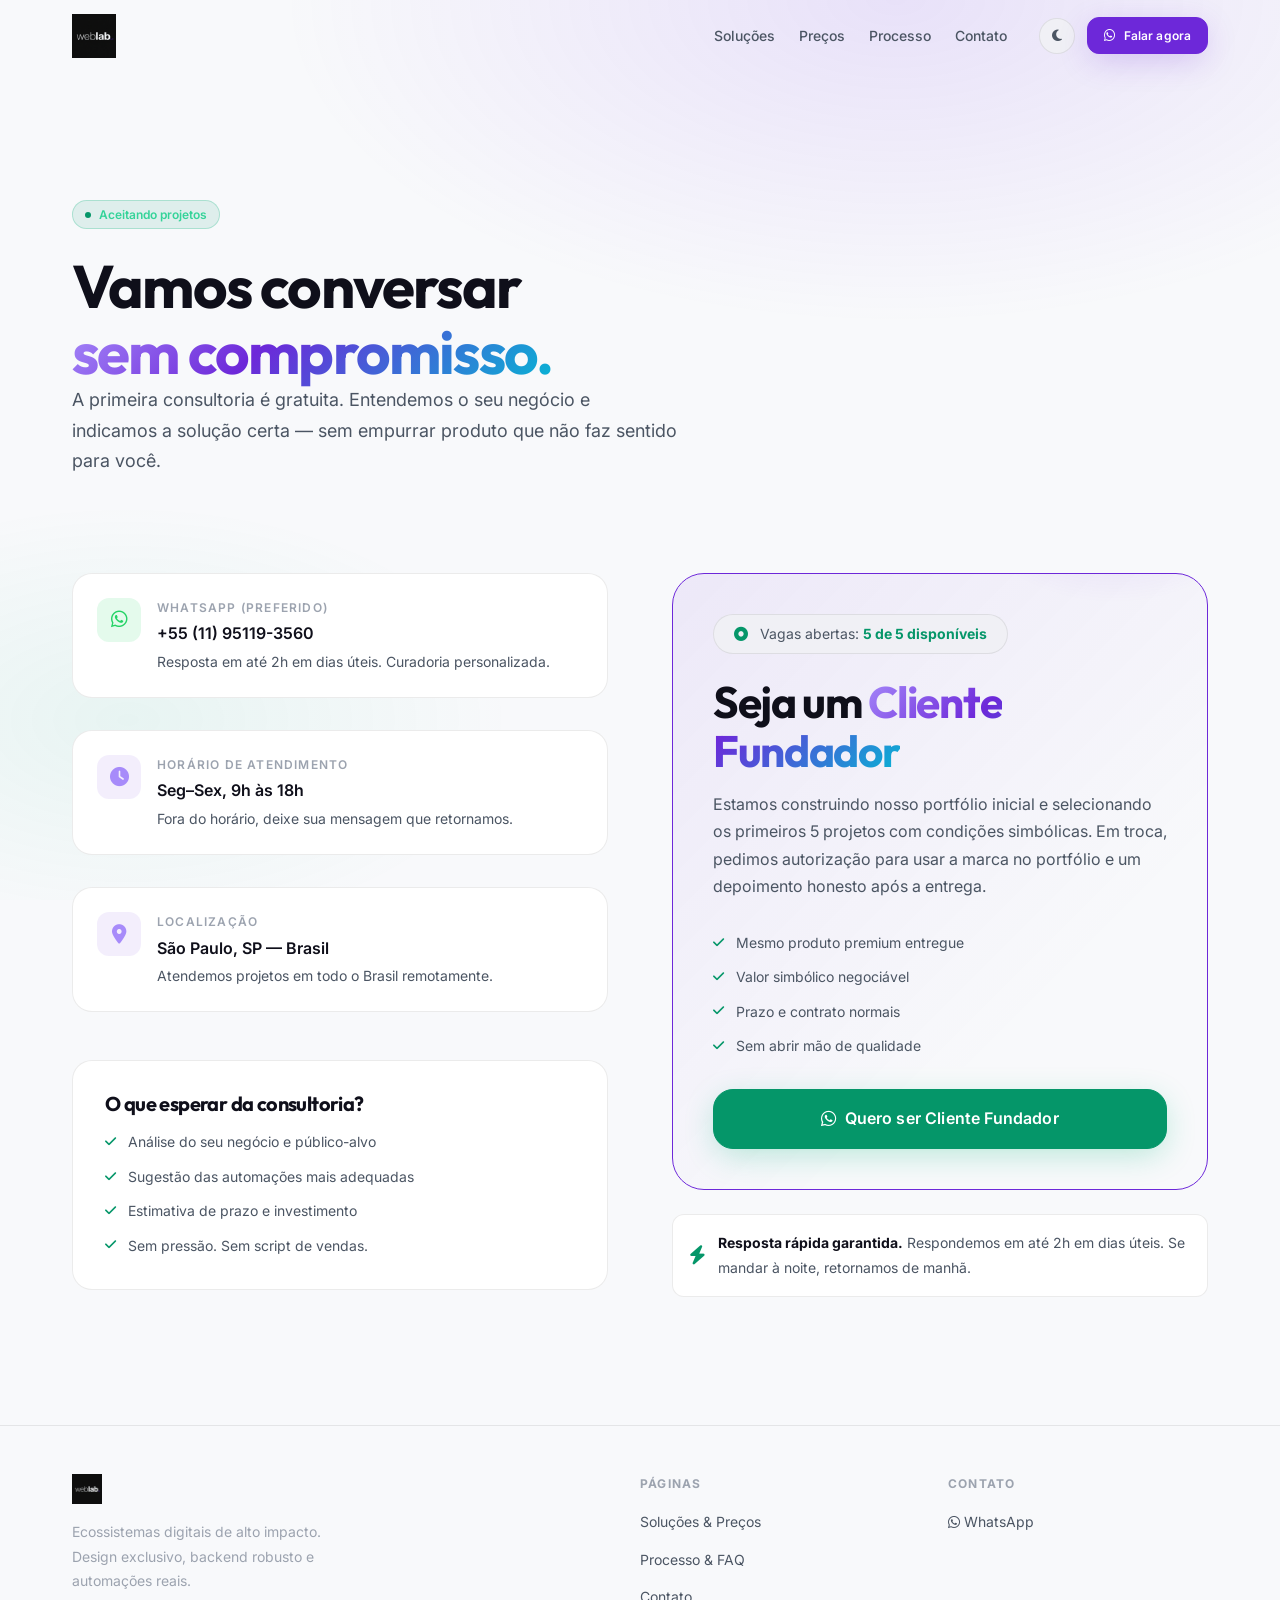
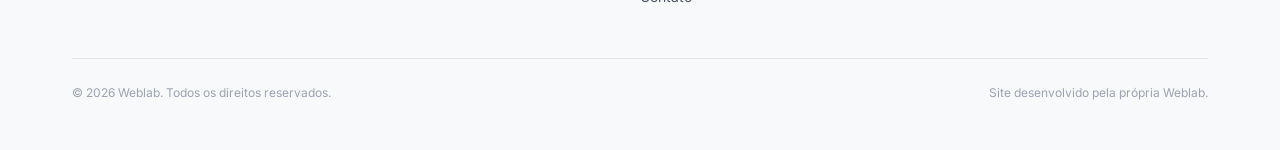
==== contato.html @ 0a447d6a "feat: lançamento do site weblab v2.1" ====
<!DOCTYPE html>
<html lang="pt-BR">
<head>
  <meta charset="UTF-8">
  <meta name="viewport" content="width=device-width, initial-scale=1.0">
  <title>Contato — Weblab</title>
  <meta name="description" content="Entre em contato com a Weblab. Consultoria gratuita para seu projeto de site, web app ou automação digital.">
  <link rel="preconnect" href="https://fonts.googleapis.com">
  <link rel="preconnect" href="https://fonts.gstatic.com" crossorigin>
  <link href="https://fonts.googleapis.com/css2?family=Inter:wght@300;400;500;600&family=Outfit:wght@700;800&display=swap" rel="stylesheet">
  <link rel="stylesheet" href="https://cdnjs.cloudflare.com/ajax/libs/font-awesome/6.5.0/css/all.min.css">
  <link rel="stylesheet" href="css/tokens.css">
  <link rel="stylesheet" href="css/base.css">
  <link rel="stylesheet" href="css/components.css">
  <link rel="stylesheet" href="css/sections.css">
  <style>
    /* Contact page specific */
    .contact-grid {
      display: grid;
      grid-template-columns: 1fr 1fr;
      gap: var(--space-16);
      align-items: start;
    }

    .contact-info { display: flex; flex-direction: column; gap: var(--space-8); }

    .contact-info-item {
      display: flex;
      align-items: flex-start;
      gap: var(--space-4);
      padding: var(--space-6);
      border-radius: var(--radius-lg);
      border: 1px solid var(--color-border);
      background: var(--color-bg-surface);
      transition: border-color var(--duration-base) var(--ease-out),
                  transform var(--duration-base) var(--ease-spring);
      text-decoration: none;
      color: inherit;
    }

    .contact-info-item:hover {
      border-color: var(--color-primary);
      transform: translateX(6px);
    }

    .contact-info-item__icon {
      width: 44px;
      height: 44px;
      border-radius: var(--radius-md);
      background: var(--color-primary-dim);
      display: flex;
      align-items: center;
      justify-content: center;
      color: #a78bfa;
      font-size: 1.2rem;
      flex-shrink: 0;
    }

    .contact-info-item__text { display: flex; flex-direction: column; gap: var(--space-1); }

    .contact-info-item__label {
      font-size: var(--text-xs);
      font-weight: 600;
      text-transform: uppercase;
      letter-spacing: 0.1em;
      color: var(--color-text-low);
    }

    .contact-info-item__value {
      font-size: var(--text-base);
      font-weight: 600;
      color: var(--color-text-high);
    }

    .contact-info-item__desc {
      font-size: var(--text-sm);
      color: var(--color-text-mid);
    }

    .offer-card {
      border: 1px solid var(--color-primary);
      border-radius: var(--radius-xl);
      padding: var(--space-10);
      background: linear-gradient(135deg, var(--color-primary-dim) 0%, transparent 70%);
      position: relative;
      overflow: hidden;
    }

    .offer-card::before {
      content: '';
      position: absolute;
      top: -60%;
      right: -20%;
      width: 400px;
      height: 400px;
      background: radial-gradient(ellipse, var(--color-primary-glow) 0%, transparent 70%);
      pointer-events: none;
    }

    @media (max-width: 768px) {
      .contact-grid { grid-template-columns: 1fr; gap: var(--space-10); }
    }
  </style>
</head>
<body>

  <header id="header">
    <div class="container header__inner">
      <a href="index.html" class="header__logo" aria-label="Weblab — Início">
        <img src="public/logo.png" alt="Weblab">
      </a>
      <nav class="header__nav" aria-label="Navegação principal">
        <ul class="nav__links">
          <li><a href="servicos.html" class="nav__link">Soluções</a></li>
          <li><a href="servicos.html#pricing" class="nav__link">Preços</a></li>
          <li><a href="processo.html" class="nav__link">Processo</a></li>
          <li><a href="contato.html" class="nav__link">Contato</a></li>
        </ul>
        <div class="header__cta">
          <button id="theme-toggle" aria-label="Ativar modo claro" title="Alternar tema">
            <i class="fa-solid fa-sun"></i>
          </button>
          <a href="https://wa.me/5511951193560" target="_blank" rel="noopener" class="btn btn--primary btn--sm">
            <i class="fa-brands fa-whatsapp"></i> Falar agora
          </a>
        </div>
      </nav>
    </div>
  </header>

  <main>

    <!-- PAGE HERO -->
    <section class="section" style="padding-top: calc(var(--space-32) + 72px); padding-bottom: var(--space-8);">
      <div class="container">
        <div class="hero__inner" style="max-width: 680px;">
          <div class="hero__eyebrow reveal">
            <span class="badge badge--live badge--green">Aceitando projetos</span>
          </div>
          <h1 class="reveal reveal-delay-1" style="font-size: var(--text-5xl);">
            Vamos conversar<br><span class="gradient-text">sem compromisso.</span>
          </h1>
          <p class="hero__subtitle reveal reveal-delay-2" style="margin-bottom: 0;">
            A primeira consultoria é gratuita. Entendemos o seu negócio e indicamos a solução certa — sem empurrar produto que não faz sentido para você.
          </p>
        </div>
      </div>
    </section>

    <!-- CONTACT GRID -->
    <section class="section" style="padding-top: var(--space-16);">
      <div class="container">
        <div class="contact-grid">

          <!-- Left: Contact Info -->
          <div class="contact-info reveal">
            <a href="https://wa.me/5511951193560" target="_blank" rel="noopener" class="contact-info-item">
              <div class="contact-info-item__icon" style="background: rgba(37, 211, 102, 0.12); color: #25D366;">
                <i class="fa-brands fa-whatsapp"></i>
              </div>
              <div class="contact-info-item__text">
                <span class="contact-info-item__label">WhatsApp (preferido)</span>
                <span class="contact-info-item__value">+55 (11) 95119-3560</span>
                <span class="contact-info-item__desc">Resposta em até 2h em dias úteis. Curadoria personalizada.</span>
              </div>
            </a>

            <div class="contact-info-item" style="cursor: default;">
              <div class="contact-info-item__icon">
                <i class="fa-solid fa-clock"></i>
              </div>
              <div class="contact-info-item__text">
                <span class="contact-info-item__label">Horário de atendimento</span>
                <span class="contact-info-item__value">Seg–Sex, 9h às 18h</span>
                <span class="contact-info-item__desc">Fora do horário, deixe sua mensagem que retornamos.</span>
              </div>
            </div>

            <div class="contact-info-item" style="cursor: default;">
              <div class="contact-info-item__icon">
                <i class="fa-solid fa-location-dot"></i>
              </div>
              <div class="contact-info-item__text">
                <span class="contact-info-item__label">Localização</span>
                <span class="contact-info-item__value">São Paulo, SP — Brasil</span>
                <span class="contact-info-item__desc">Atendemos projetos em todo o Brasil remotamente.</span>
              </div>
            </div>

            <div class="card" style="margin-top: var(--space-4);">
              <h4 style="margin-bottom: var(--space-4);">O que esperar da consultoria?</h4>
              <ul style="display: flex; flex-direction: column; gap: var(--space-3);">
                <li class="pricing-card__feature"><i class="fa-solid fa-check"></i> Análise do seu negócio e público-alvo</li>
                <li class="pricing-card__feature"><i class="fa-solid fa-check"></i> Sugestão das automações mais adequadas</li>
                <li class="pricing-card__feature"><i class="fa-solid fa-check"></i> Estimativa de prazo e investimento</li>
                <li class="pricing-card__feature"><i class="fa-solid fa-check"></i> Sem pressão. Sem script de vendas.</li>
              </ul>
            </div>
          </div>

          <!-- Right: Founder Offer -->
          <div class="reveal reveal-delay-2">
            <div class="offer-card">
              <div class="offer__vagas" style="margin-bottom: var(--space-6);">
                <i class="fa-solid fa-circle-dot" style="color: var(--color-accent);"></i>
                <span>Vagas abertas: <strong>5 de 5 disponíveis</strong></span>
              </div>
              <h2 style="font-size: var(--text-4xl); margin-bottom: var(--space-4); position: relative;">
                Seja um <span class="gradient-text">Cliente Fundador</span>
              </h2>
              <p style="color: var(--color-text-mid); margin-bottom: var(--space-8); font-size: var(--text-base); line-height: 1.7; position: relative;">
                Estamos construindo nosso portfólio inicial e selecionando os primeiros 5 projetos com condições simbólicas. Em troca, pedimos autorização para usar a marca no portfólio e um depoimento honesto após a entrega.
              </p>
              <ul style="display: flex; flex-direction: column; gap: var(--space-3); margin-bottom: var(--space-8); position: relative;">
                <li class="pricing-card__feature"><i class="fa-solid fa-check"></i> Mesmo produto premium entregue</li>
                <li class="pricing-card__feature"><i class="fa-solid fa-check"></i> Valor simbólico negociável</li>
                <li class="pricing-card__feature"><i class="fa-solid fa-check"></i> Prazo e contrato normais</li>
                <li class="pricing-card__feature"><i class="fa-solid fa-check"></i> Sem abrir mão de qualidade</li>
              </ul>
              <a href="https://wa.me/5511951193560?text=Olá!%20Tenho%20interesse%20em%20ser%20um%20Cliente%20Fundador%20da%20Weblab." target="_blank" rel="noopener" class="btn btn--accent btn--lg" style="width: 100%; justify-content: center; position: relative;">
                <i class="fa-brands fa-whatsapp"></i>
                Quero ser Cliente Fundador
              </a>
            </div>

            <!-- Quick response promise -->
            <div style="display: flex; align-items: center; gap: var(--space-3); margin-top: var(--space-6); padding: var(--space-4); border-radius: var(--radius-md); background: var(--color-bg-surface); border: 1px solid var(--color-border);">
              <i class="fa-solid fa-bolt" style="color: var(--color-accent); font-size: 1.2rem; flex-shrink: 0;"></i>
              <p style="font-size: var(--text-sm); color: var(--color-text-mid); margin: 0;">
                <strong style="color: var(--color-text-high);">Resposta rápida garantida.</strong> Respondemos em até 2h em dias úteis. Se mandar à noite, retornamos de manhã.
              </p>
            </div>
          </div>
        </div>
      </div>
    </section>

  </main>

  <footer id="footer">
    <div class="container">
      <div class="footer__inner">
        <div class="footer__brand">
          <img src="public/logo.png" alt="Weblab" style="height: 30px; margin-bottom: var(--space-4);">
          <p>Ecossistemas digitais de alto impacto. Design exclusivo, backend robusto e automações reais.</p>
        </div>
        <div>
          <div class="footer__col-title">Páginas</div>
          <ul class="footer__links">
            <li><a href="servicos.html" class="footer__link">Soluções & Preços</a></li>
            <li><a href="processo.html" class="footer__link">Processo & FAQ</a></li>
            <li><a href="contato.html" class="footer__link">Contato</a></li>
          </ul>
        </div>
        <div>
          <div class="footer__col-title">Contato</div>
          <ul class="footer__links">
            <li><a href="https://wa.me/5511951193560" target="_blank" rel="noopener" class="footer__link"><i class="fa-brands fa-whatsapp"></i> WhatsApp</a></li>
          </ul>
        </div>
      </div>
      <div class="footer__bottom">
        <span class="footer__copy">&copy; 2026 Weblab. Todos os direitos reservados.</span>
        <span class="footer__copy">Site desenvolvido pela própria Weblab.</span>
      </div>
    </div>
  </footer>

  <script src="js/main.js"></script>
  <script src="js/animations.js"></script>
</body>
</html>
---- css/tokens.css ----
/* ============================================
   WEBLAB — DESIGN TOKENS
   Single source of truth for all visual values
   ============================================ */

@layer tokens {
  :root {
    /* --- Color Palette (Dark — default) --- */
    --color-bg-root:      #08080f;
    --color-bg-surface:   #0f0f1a;
    --color-bg-elevated:  #16162a;
    --color-bg-hover:     #1e1e38;

    --color-primary:      #7c3aed;
    --color-primary-dim:  rgba(124, 58, 237, 0.15);
    --color-primary-glow: rgba(124, 58, 237, 0.4);

    --color-accent:       #10b981;
    --color-accent-dim:   rgba(16, 185, 129, 0.12);

    --color-danger:       #f43f5e;

    --color-text-high:    #f9fafb;
    --color-text-mid:     #9ca3af;
    --color-text-low:     #4b5563;

    --color-border:       rgba(255, 255, 255, 0.07);
    --color-border-hover: rgba(124, 58, 237, 0.5);

    /* --- Typography --- */
    --font-sans:   'Inter', system-ui, -apple-system, sans-serif;
    --font-display: 'Outfit', 'Inter', sans-serif;

    --text-xs:   clamp(0.7rem,  1.5vw, 0.75rem);
    --text-sm:   clamp(0.8rem,  1.8vw, 0.875rem);
    --text-base: clamp(0.9rem,  2vw,   1rem);
    --text-lg:   clamp(1rem,    2.5vw, 1.125rem);
    --text-xl:   clamp(1.1rem,  3vw,   1.25rem);
    --text-2xl:  clamp(1.25rem, 3.5vw, 1.5rem);
    --text-3xl:  clamp(1.5rem,  4vw,   2rem);
    --text-4xl:  clamp(2rem,    5vw,   2.75rem);
    --text-5xl:  clamp(2.5rem,  6vw,   3.75rem);
    --text-6xl:  clamp(3rem,    8vw,   5rem);

    /* --- Spacing --- */
    --space-1:  0.25rem;
    --space-2:  0.5rem;
    --space-3:  0.75rem;
    --space-4:  1rem;
    --space-5:  1.25rem;
    --space-6:  1.5rem;
    --space-8:  2rem;
    --space-10: 2.5rem;
    --space-12: 3rem;
    --space-16: 4rem;
    --space-20: 5rem;
    --space-24: 6rem;
    --space-32: 8rem;

    /* --- Layout --- */
    --container-max: 1200px;
    --container-narrow: 760px;
    --container-wide: 1400px;

    /* --- Borders --- */
    --radius-sm: 6px;
    --radius-md: 12px;
    --radius-lg: 20px;
    --radius-xl: 32px;
    --radius-full: 9999px;

    /* --- Shadows --- */
    --shadow-sm: 0 1px 3px rgba(0,0,0,0.5);
    --shadow-md: 0 4px 24px rgba(0,0,0,0.4);
    --shadow-primary: 0 8px 32px -4px var(--color-primary-glow);
    --shadow-accent: 0 8px 32px -4px rgba(16, 185, 129, 0.3);

    /* --- Transitions --- */
    --ease-out:    cubic-bezier(0.16, 1, 0.3, 1);
    --ease-spring: cubic-bezier(0.34, 1.56, 0.64, 1);
    --duration-fast:   150ms;
    --duration-base:   300ms;
    --duration-slow:   600ms;
    --duration-slower: 900ms;

    /* --- Z-Index --- */
    --z-below:   -1;
    --z-base:     0;
    --z-raised:  10;
    --z-overlay: 100;
    --z-sticky:  200;
    --z-modal:   300;
  }

  /* ---- LIGHT MODE ---- */
  [data-theme="light"] {
    --color-bg-root:      #f8f9fb;
    --color-bg-surface:   #ffffff;
    --color-bg-elevated:  #f0f0f5;
    --color-bg-hover:     #e8e8f0;

    --color-primary:      #6d28d9;
    --color-primary-dim:  rgba(109, 40, 217, 0.08);
    --color-primary-glow: rgba(109, 40, 217, 0.25);

    --color-accent:       #059669;
    --color-accent-dim:   rgba(5, 150, 105, 0.1);

    --color-text-high:    #0f0f1a;
    --color-text-mid:     #4b5563;
    --color-text-low:     #9ca3af;

    --color-border:       rgba(0, 0, 0, 0.08);
    --color-border-hover: rgba(109, 40, 217, 0.4);

    --shadow-sm: 0 1px 3px rgba(0,0,0,0.1);
    --shadow-md: 0 4px 24px rgba(0,0,0,0.08);
  }
}
---- css/base.css ----
/* ============================================
   WEBLAB — BASE STYLES
   Reset, body, typography, global utilities
   ============================================ */

@layer base {
  *, *::before, *::after {
    box-sizing: border-box;
    margin: 0;
    padding: 0;
  }

  html {
    font-size: 16px;
    scroll-behavior: smooth;
    -webkit-font-smoothing: antialiased;
    -moz-osx-font-smoothing: grayscale;
    text-rendering: optimizeLegibility;
  }

  body {
    background-color: var(--color-bg-root);
    color: var(--color-text-high);
    font-family: var(--font-sans);
    font-size: var(--text-base);
    line-height: 1.6;
    overflow-x: hidden;
    min-height: 100dvh;
  }

  /* Scrollbar Premium */
  ::-webkit-scrollbar { width: 6px; }
  ::-webkit-scrollbar-track { background: var(--color-bg-root); }
  ::-webkit-scrollbar-thumb {
    background: var(--color-bg-elevated);
    border-radius: var(--radius-full);
  }
  ::-webkit-scrollbar-thumb:hover { background: var(--color-primary); }

  /* Selection */
  ::selection {
    background: var(--color-primary-dim);
    color: var(--color-text-high);
  }

  /* Typography */
  h1, h2, h3, h4, h5, h6 {
    font-family: var(--font-display);
    font-weight: 700;
    line-height: 1.1;
    letter-spacing: -0.03em;
    color: var(--color-text-high);
  }

  h1 { font-size: var(--text-6xl); }
  h2 { font-size: var(--text-5xl); }
  h3 { font-size: var(--text-3xl); }
  h4 { font-size: var(--text-xl); }

  p { line-height: 1.75; }

  a {
    color: inherit;
    text-decoration: none;
  }

  img, video {
    max-width: 100%;
    display: block;
  }

  ul { list-style: none; }

  /* Layout utilities */
  .container {
    width: 100%;
    max-width: var(--container-max);
    margin-inline: auto;
    padding-inline: var(--space-8);
  }

  .container--narrow {
    max-width: var(--container-narrow);
    margin-inline: auto;
    padding-inline: var(--space-8);
  }

  /* Grid system */
  .grid-2 { display: grid; grid-template-columns: repeat(2, 1fr); gap: var(--space-8); }
  .grid-3 { display: grid; grid-template-columns: repeat(3, 1fr); gap: var(--space-6); }
  .grid-4 { display: grid; grid-template-columns: repeat(4, 1fr); gap: var(--space-6); }

  /* Flex utilities */
  .flex { display: flex; }
  .flex-center { display: flex; align-items: center; justify-content: center; }
  .flex-between { display: flex; align-items: center; justify-content: space-between; }
  .flex-col { display: flex; flex-direction: column; }
  .gap-4 { gap: var(--space-4); }
  .gap-6 { gap: var(--space-6); }

  /* Text utilities */
  .text-mid  { color: var(--color-text-mid); }
  .text-low  { color: var(--color-text-low); }
  .text-accent { color: var(--color-accent); }
  .text-primary { color: var(--color-primary); }

  .gradient-text {
    background: linear-gradient(135deg, #a78bfa 0%, var(--color-primary) 40%, #06b6d4 100%);
    -webkit-background-clip: text;
    -webkit-text-fill-color: transparent;
    background-clip: text;
  }

  .gradient-text--green {
    background: linear-gradient(135deg, var(--color-accent) 0%, #34d399 100%);
    -webkit-background-clip: text;
    -webkit-text-fill-color: transparent;
    background-clip: text;
  }

  /* Section wrapper */
  .section {
    padding-block: var(--space-32);
    position: relative;
  }

  .section--sm { padding-block: var(--space-20); }

  .section-label {
    display: inline-flex;
    align-items: center;
    gap: var(--space-2);
    font-size: var(--text-xs);
    font-weight: 600;
    text-transform: uppercase;
    letter-spacing: 0.12em;
    color: var(--color-primary);
    margin-bottom: var(--space-4);
  }

  .section-label::before {
    content: '';
    display: block;
    width: 24px;
    height: 2px;
    background: var(--color-primary);
    border-radius: var(--radius-full);
  }

  .section-header {
    margin-bottom: var(--space-16);
  }

  .section-header h2 {
    margin-bottom: var(--space-4);
  }

  .section-header p {
    font-size: var(--text-lg);
    color: var(--color-text-mid);
    max-width: 56ch;
  }

  /* Animation base class */
  .reveal {
    opacity: 0;
    transform: translateY(28px);
    transition: opacity var(--duration-slow) var(--ease-out),
                transform var(--duration-slow) var(--ease-out);
  }

  .reveal.active {
    opacity: 1;
    transform: translateY(0);
  }

  .reveal-delay-1 { transition-delay: 100ms; }
  .reveal-delay-2 { transition-delay: 200ms; }
  .reveal-delay-3 { transition-delay: 300ms; }
  .reveal-delay-4 { transition-delay: 400ms; }

  /* Responsive base */
  @media (max-width: 1024px) {
    .grid-4 { grid-template-columns: repeat(2, 1fr); }
  }

  @media (max-width: 768px) {
    .grid-2, .grid-3, .grid-4 { grid-template-columns: 1fr; }
    .container, .container--narrow { padding-inline: var(--space-6); }
  }
}
---- css/components.css ----
/* ============================================
   WEBLAB — COMPONENTS
   Buttons, Cards, Badges, Tags, Inputs
   ============================================ */

@layer components {

  /* ---- BUTTONS ---- */
  .btn {
    display: inline-flex;
    align-items: center;
    justify-content: center;
    gap: var(--space-2);
    padding: var(--space-3) var(--space-6);
    border-radius: var(--radius-md);
    font-family: var(--font-sans);
    font-size: var(--text-sm);
    font-weight: 600;
    letter-spacing: 0.01em;
    cursor: pointer;
    border: 1px solid transparent;
    text-decoration: none;
    white-space: nowrap;
    transition:
      background var(--duration-base) var(--ease-out),
      color var(--duration-base) var(--ease-out),
      border-color var(--duration-base) var(--ease-out),
      transform var(--duration-base) var(--ease-spring),
      box-shadow var(--duration-base) var(--ease-out);
    position: relative;
    overflow: hidden;
  }

  .btn:active { transform: scale(0.97); }

  /* Primary */
  .btn--primary {
    background: var(--color-primary);
    color: #fff;
    border-color: var(--color-primary);
    box-shadow: var(--shadow-primary);
  }

  .btn--primary::before {
    content: '';
    position: absolute;
    inset: 0;
    background: linear-gradient(135deg, rgba(255,255,255,0.15) 0%, transparent 60%);
    opacity: 0;
    transition: opacity var(--duration-base) var(--ease-out);
  }

  .btn--primary:hover {
    transform: translateY(-2px);
    box-shadow: 0 12px 40px -8px var(--color-primary-glow);
  }

  .btn--primary:hover::before { opacity: 1; }

  /* Ghost */
  .btn--ghost {
    background: transparent;
    color: var(--color-text-mid);
    border-color: var(--color-border);
  }

  .btn--ghost:hover {
    color: var(--color-text-high);
    border-color: rgba(255,255,255,0.15);
    background: rgba(255,255,255,0.04);
  }

  /* Accent */
  .btn--accent {
    background: var(--color-accent);
    color: #fff;
    border-color: var(--color-accent);
    box-shadow: var(--shadow-accent);
  }

  .btn--accent:hover { transform: translateY(-2px); }

  /* Sizes */
  .btn--sm { padding: var(--space-2) var(--space-4); font-size: var(--text-xs); }
  .btn--lg {
    padding: var(--space-4) var(--space-10);
    font-size: var(--text-base);
    border-radius: var(--radius-lg);
  }
  .btn--xl {
    padding: var(--space-5) var(--space-12);
    font-size: var(--text-lg);
    border-radius: var(--radius-lg);
  }

  /* Icon in button */
  .btn svg, .btn i { font-size: 1.1em; }

  /* ---- BADGES ---- */
  .badge {
    display: inline-flex;
    align-items: center;
    gap: var(--space-2);
    padding: var(--space-1) var(--space-3);
    border-radius: var(--radius-full);
    font-size: var(--text-xs);
    font-weight: 600;
    border: 1px solid;
  }

  .badge--primary {
    background: var(--color-primary-dim);
    color: #a78bfa;
    border-color: rgba(124, 58, 237, 0.3);
  }

  .badge--green {
    background: var(--color-accent-dim);
    color: #34d399;
    border-color: rgba(16, 185, 129, 0.25);
  }

  .badge--live::before {
    content: '';
    width: 6px;
    height: 6px;
    border-radius: 50%;
    background: var(--color-accent);
    animation: pulse-dot 2s ease-in-out infinite;
  }

  @keyframes pulse-dot {
    0%, 100% { opacity: 1; transform: scale(1); }
    50% { opacity: 0.5; transform: scale(1.4); }
  }

  /* ---- CARDS ---- */
  .card {
    background: var(--color-bg-surface);
    border: 1px solid var(--color-border);
    border-radius: var(--radius-lg);
    padding: var(--space-8);
    transition:
      border-color var(--duration-base) var(--ease-out),
      background var(--duration-base) var(--ease-out),
      transform var(--duration-base) var(--ease-spring),
      box-shadow var(--duration-base) var(--ease-out);
    position: relative;
    overflow: hidden;
  }

  .card::before {
    content: '';
    position: absolute;
    inset: 0;
    background: linear-gradient(135deg, var(--color-primary-dim) 0%, transparent 50%);
    opacity: 0;
    transition: opacity var(--duration-slow) var(--ease-out);
  }

  .card:hover {
    border-color: var(--color-border-hover);
    transform: translateY(-6px);
    box-shadow: var(--shadow-primary);
  }

  .card:hover::before { opacity: 1; }

  .card__icon {
    width: 48px;
    height: 48px;
    border-radius: var(--radius-md);
    background: var(--color-primary-dim);
    border: 1px solid rgba(124, 58, 237, 0.25);
    display: flex;
    align-items: center;
    justify-content: center;
    color: #a78bfa;
    font-size: 1.25rem;
    margin-bottom: var(--space-6);
    position: relative;
    z-index: 1;
  }

  .card__number {
    font-family: var(--font-display);
    font-size: var(--text-xs);
    font-weight: 700;
    color: var(--color-text-low);
    letter-spacing: 0.1em;
    text-transform: uppercase;
    margin-bottom: var(--space-4);
    position: relative;
    z-index: 1;
  }

  .card h3 {
    font-size: var(--text-2xl);
    margin-bottom: var(--space-3);
    position: relative;
    z-index: 1;
  }

  .card p {
    color: var(--color-text-mid);
    font-size: var(--text-sm);
    position: relative;
    z-index: 1;
  }

  .card__price {
    font-family: var(--font-display);
    font-size: var(--text-xl);
    font-weight: 700;
    color: var(--color-accent);
    margin-top: var(--space-6);
    position: relative;
    z-index: 1;
  }

  .card__tags {
    display: flex;
    flex-wrap: wrap;
    gap: var(--space-2);
    margin-top: var(--space-4);
    position: relative;
    z-index: 1;
  }

  .tag {
    padding: var(--space-1) var(--space-3);
    border-radius: var(--radius-full);
    font-size: var(--text-xs);
    font-weight: 500;
    background: var(--color-bg-elevated);
    color: var(--color-text-mid);
    border: 1px solid var(--color-border);
  }

  /* ---- PRICING CARD ---- */
  .pricing-card {
    background: var(--color-bg-surface);
    border: 1px solid var(--color-border);
    border-radius: var(--radius-xl);
    padding: var(--space-10);
    display: flex;
    flex-direction: column;
    transition:
      border-color var(--duration-base) var(--ease-out),
      transform var(--duration-base) var(--ease-spring);
  }

  .pricing-card--featured {
    border-color: var(--color-primary);
    background: linear-gradient(160deg, var(--color-primary-dim) 0%, var(--color-bg-surface) 60%);
    box-shadow: var(--shadow-primary);
    transform: scale(1.03);
  }

  .pricing-card:hover { transform: translateY(-4px); }
  .pricing-card--featured:hover { transform: scale(1.03) translateY(-4px); }

  .pricing-card__header {
    border-bottom: 1px solid var(--color-border);
    padding-bottom: var(--space-6);
    margin-bottom: var(--space-6);
  }

  .pricing-card__name {
    font-size: var(--text-lg);
    font-weight: 600;
    margin-bottom: var(--space-2);
  }

  .pricing-card__price {
    font-family: var(--font-display);
    font-size: var(--text-5xl);
    font-weight: 800;
    line-height: 1;
  }

  .pricing-card__price-label {
    font-size: var(--text-sm);
    color: var(--color-text-mid);
    margin-top: var(--space-2);
  }

  .pricing-card__features {
    flex: 1;
    display: flex;
    flex-direction: column;
    gap: var(--space-3);
    margin-bottom: var(--space-8);
  }

  .pricing-card__feature {
    display: flex;
    align-items: center;
    gap: var(--space-3);
    font-size: var(--text-sm);
    color: var(--color-text-mid);
  }

  .pricing-card__feature i {
    color: var(--color-accent);
    font-size: 0.8rem;
    flex-shrink: 0;
  }

  /* ---- COMPARISON TABLE ---- */
  .compare-table {
    width: 100%;
    border-collapse: collapse;
    border-radius: var(--radius-lg);
    overflow: hidden;
    border: 1px solid var(--color-border);
  }

  .compare-table th {
    background: var(--color-bg-elevated);
    padding: var(--space-4) var(--space-6);
    font-size: var(--text-sm);
    font-weight: 600;
    text-align: center;
    border-bottom: 1px solid var(--color-border);
  }

  .compare-table th:first-child { text-align: left; }

  .compare-table th.highlighted {
    color: #a78bfa;
    background: var(--color-primary-dim);
  }

  .compare-table td {
    padding: var(--space-4) var(--space-6);
    font-size: var(--text-sm);
    text-align: center;
    color: var(--color-text-mid);
    border-bottom: 1px solid var(--color-border);
  }

  .compare-table td:first-child {
    text-align: left;
    color: var(--color-text-high);
    font-weight: 500;
  }

  .compare-table td.highlighted {
    background: rgba(124, 58, 237, 0.05);
  }

  .compare-table tr:last-child td { border-bottom: none; }

  .compare-table .icon-yes { color: var(--color-accent); }
  .compare-table .icon-no  { color: var(--color-text-low); }

  /* ---- ACCORDION (FAQ) ---- */
  .accordion { border-radius: var(--radius-lg); overflow: hidden; }

  .accordion-item {
    border-bottom: 1px solid var(--color-border);
    background: var(--color-bg-surface);
  }

  .accordion-item:last-child { border-bottom: none; }

  .accordion-trigger {
    width: 100%;
    padding: var(--space-6);
    display: flex;
    align-items: center;
    justify-content: space-between;
    gap: var(--space-4);
    font-size: var(--text-base);
    font-weight: 600;
    color: var(--color-text-high);
    background: transparent;
    border: none;
    cursor: pointer;
    text-align: left;
    transition: color var(--duration-fast);
  }

  .accordion-trigger:hover { color: #a78bfa; }

  .accordion-trigger .icon {
    flex-shrink: 0;
    width: 20px;
    height: 20px;
    border-radius: var(--radius-full);
    border: 1px solid var(--color-border);
    display: flex;
    align-items: center;
    justify-content: center;
    font-size: 0.75rem;
    transition: transform var(--duration-base) var(--ease-out),
                border-color var(--duration-base),
                color var(--duration-base);
    color: var(--color-text-low);
  }

  .accordion-trigger[aria-expanded="true"] .icon {
    transform: rotate(45deg);
    border-color: var(--color-primary);
    color: var(--color-primary);
  }

  .accordion-body {
    padding: 0 var(--space-6);
    max-height: 0;
    overflow: hidden;
    transition: max-height var(--duration-slow) var(--ease-out),
                padding var(--duration-slow) var(--ease-out);
  }

  .accordion-body.open {
    max-height: 400px;
    padding-bottom: var(--space-6);
  }

  .accordion-body p {
    color: var(--color-text-mid);
    font-size: var(--text-sm);
    line-height: 1.8;
  }

  /* ---- DIVIDER ---- */
  .divider {
    height: 1px;
    background: linear-gradient(to right, transparent, var(--color-border), transparent);
    margin-block: var(--space-2);
  }

  /* ---- THEME TOGGLE BUTTON ---- */
  #theme-toggle {
    width: 36px;
    height: 36px;
    border-radius: var(--radius-full);
    border: 1px solid var(--color-border);
    background: var(--color-bg-elevated);
    color: var(--color-text-mid);
    display: flex;
    align-items: center;
    justify-content: center;
    cursor: pointer;
    transition:
      background var(--duration-base) var(--ease-out),
      color var(--duration-base) var(--ease-out),
      border-color var(--duration-base) var(--ease-out),
      transform var(--duration-base) var(--ease-spring);
    flex-shrink: 0;
  }

  #theme-toggle:hover {
    background: var(--color-primary-dim);
    border-color: var(--color-primary);
    color: var(--color-primary);
    transform: rotate(15deg);
  }
}
---- css/sections.css ----
/* ============================================
   WEBLAB — SECTIONS
   Per-section layout and visual styles
   ============================================ */

@layer sections {

  /* ---- GRID NOISE BACKGROUND ---- */
  body::before {
    content: '';
    position: fixed;
    inset: 0;
    background-image:
      radial-gradient(ellipse 80% 60% at 70% 0%, rgba(124, 58, 237, 0.12) 0%, transparent 60%),
      radial-gradient(ellipse 50% 40% at 10% 80%, rgba(16, 185, 129, 0.07) 0%, transparent 60%);
    pointer-events: none;
    z-index: var(--z-below);
  }

  /* ---- HEADER ---- */
  #header {
    position: fixed;
    top: 0;
    left: 0;
    right: 0;
    z-index: var(--z-sticky);
    height: 72px;
    display: flex;
    align-items: center;
    transition:
      background var(--duration-base) var(--ease-out),
      border-color var(--duration-base) var(--ease-out),
      height var(--duration-base) var(--ease-out);
    border-bottom: 1px solid transparent;
  }

  #header.scrolled {
    background: rgba(8, 8, 15, 0.85);
    backdrop-filter: blur(24px) saturate(180%);
    -webkit-backdrop-filter: blur(24px) saturate(180%);
    border-color: var(--color-border);
    height: 60px;
  }

  .header__inner {
    display: flex;
    align-items: center;
    justify-content: space-between;
    width: 100%;
  }

  .header__logo {
    display: flex;
    align-items: center;
  }

  .header__logo img {
    height: 44px;
    width: auto;
    max-width: 160px;
    object-fit: contain;
  }

  .header__nav {
    display: flex;
    align-items: center;
    gap: var(--space-8);
  }

  .nav__links {
    display: flex;
    align-items: center;
    gap: var(--space-6);
  }

  .nav__link {
    font-size: var(--text-sm);
    font-weight: 500;
    color: var(--color-text-mid);
    transition: color var(--duration-fast);
    position: relative;
  }

  .nav__link::after {
    content: '';
    position: absolute;
    bottom: -4px;
    left: 0;
    width: 0;
    height: 1.5px;
    background: var(--color-primary);
    transition: width var(--duration-base) var(--ease-out);
  }

  .nav__link:hover { color: var(--color-text-high); }
  .nav__link:hover::after { width: 100%; }

  .header__cta {
    display: flex;
    align-items: center;
    gap: var(--space-3);
  }

  /* ---- HERO ---- */
  #hero {
    min-height: 100dvh;
    display: flex;
    align-items: center;
    padding-top: 72px;
    position: relative;
    overflow: hidden;
  }

  .hero__grid-bg {
    position: absolute;
    inset: 0;
    background-image:
      linear-gradient(rgba(255,255,255,0.025) 1px, transparent 1px),
      linear-gradient(90deg, rgba(255,255,255,0.025) 1px, transparent 1px);
    background-size: 60px 60px;
    mask-image: radial-gradient(ellipse 80% 80% at 50% 50%, black 20%, transparent 100%);
    z-index: var(--z-below);
  }

  .hero__inner {
    display: flex;
    flex-direction: column;
    align-items: flex-start;
    max-width: 820px;
  }

  .hero__eyebrow {
    display: flex;
    align-items: center;
    gap: var(--space-3);
    margin-bottom: var(--space-6);
  }

  .hero__title {
    font-size: var(--text-6xl);
    font-weight: 800;
    line-height: 1.0;
    letter-spacing: -0.04em;
    margin-bottom: var(--space-6);
  }

  .hero__subtitle {
    font-size: var(--text-lg);
    color: var(--color-text-mid);
    max-width: 55ch;
    margin-bottom: var(--space-10);
    line-height: 1.7;
  }

  .hero__actions {
    display: flex;
    align-items: center;
    gap: var(--space-4);
    margin-bottom: var(--space-12);
    flex-wrap: wrap;
  }

  .hero__proof {
    display: flex;
    align-items: center;
    gap: var(--space-6);
    flex-wrap: wrap;
  }

  .hero__proof-item {
    display: flex;
    align-items: center;
    gap: var(--space-2);
    font-size: var(--text-xs);
    color: var(--color-text-mid);
  }

  .hero__proof-item i { color: var(--color-accent); font-size: 0.75rem; }

  /* ---- TECH BAR ---- */
  #tech-bar {
    padding-block: var(--space-8);
    border-top: 1px solid var(--color-border);
    border-bottom: 1px solid var(--color-border);
    background: var(--color-bg-surface);
  }

  .tech-bar__inner {
    display: flex;
    align-items: center;
    gap: var(--space-4);
    overflow: hidden;
  }

  .tech-bar__label {
    font-size: var(--text-xs);
    text-transform: uppercase;
    letter-spacing: 0.1em;
    font-weight: 600;
    color: var(--color-text-low);
    white-space: nowrap;
    flex-shrink: 0;
  }

  .tech-bar__separator {
    width: 1px;
    height: 24px;
    background: var(--color-border);
    flex-shrink: 0;
  }

  .tech-bar__items {
    display: flex;
    align-items: center;
    gap: var(--space-8);
    flex-wrap: wrap;
  }

  .tech-bar__item {
    display: flex;
    align-items: center;
    gap: var(--space-2);
    font-size: var(--text-sm);
    font-weight: 500;
    color: var(--color-text-mid);
    transition: color var(--duration-fast);
  }

  .tech-bar__item i { font-size: 1rem; }
  .tech-bar__item:hover { color: var(--color-text-high); }

  /* ---- SERVICES ---- */
  #services {
    background: transparent;
  }

  .services__grid {
    display: grid;
    grid-template-columns: 1fr 1fr 1fr;
    gap: var(--space-6);
  }

  /* ---- WHY WEBLAB (Comparison) ---- */
  #why {
    background: var(--color-bg-surface);
    border-top: 1px solid var(--color-border);
    border-bottom: 1px solid var(--color-border);
  }

  /* ---- PROCESS ---- */
  #process { background: transparent; }

  .process__timeline {
    position: relative;
    display: flex;
    flex-direction: column;
    gap: 0;
  }

  .process__line {
    position: absolute;
    left: 23px;
    top: 48px;
    bottom: 0;
    width: 1px;
    background: linear-gradient(to bottom, var(--color-primary), var(--color-accent), transparent);
  }

  .process__step {
    display: flex;
    align-items: flex-start;
    gap: var(--space-6);
    padding: var(--space-6) 0;
    position: relative;
  }

  .process__step-num {
    flex-shrink: 0;
    width: 48px;
    height: 48px;
    border-radius: 50%;
    background: var(--color-bg-elevated);
    border: 1px solid var(--color-border);
    display: flex;
    align-items: center;
    justify-content: center;
    font-family: var(--font-display);
    font-size: var(--text-sm);
    font-weight: 700;
    color: var(--color-text-low);
    position: relative;
    z-index: 1;
    transition: border-color var(--duration-base), color var(--duration-base), background var(--duration-base);
  }

  .process__step:hover .process__step-num {
    border-color: var(--color-primary);
    color: #a78bfa;
    background: var(--color-primary-dim);
  }

  .process__step-content { padding-top: var(--space-3); }

  .process__step-title {
    font-size: var(--text-lg);
    font-weight: 700;
    margin-bottom: var(--space-1);
  }

  .process__step-desc {
    font-size: var(--text-sm);
    color: var(--color-text-mid);
  }

  .process__step-time {
    font-size: var(--text-xs);
    color: var(--color-text-low);
    margin-top: var(--space-2);
  }

  /* ---- PRICING ---- */
  #pricing { background: transparent; }

  .pricing__grid {
    display: grid;
    grid-template-columns: repeat(3, 1fr);
    gap: var(--space-6);
    align-items: start;
  }

  .pricing__note {
    text-align: center;
    font-size: var(--text-sm);
    color: var(--color-text-low);
    margin-top: var(--space-8);
  }

  .pricing__note i { color: var(--color-accent); margin-right: var(--space-2); }

  /* ---- FOUNDER OFFER ---- */
  #offer {
    background: transparent;
  }

  .offer__inner {
    border: 1px solid var(--color-primary);
    border-radius: var(--radius-xl);
    padding: var(--space-16);
    background: linear-gradient(135deg, var(--color-primary-dim) 0%, transparent 70%);
    text-align: center;
    position: relative;
    overflow: hidden;
  }

  .offer__inner::before {
    content: '';
    position: absolute;
    top: -50%;
    left: 50%;
    transform: translateX(-50%);
    width: 600px;
    height: 300px;
    background: radial-gradient(ellipse, var(--color-primary-glow) 0%, transparent 70%);
    pointer-events: none;
  }

  .offer__title {
    font-size: var(--text-5xl);
    font-weight: 800;
    margin-bottom: var(--space-4);
    position: relative;
  }

  .offer__subtitle {
    font-size: var(--text-lg);
    color: var(--color-text-mid);
    max-width: 60ch;
    margin: 0 auto var(--space-10);
    line-height: 1.7;
    position: relative;
  }

  .offer__vagas {
    display: inline-flex;
    align-items: center;
    gap: var(--space-3);
    background: var(--color-bg-elevated);
    border: 1px solid var(--color-border);
    border-radius: var(--radius-full);
    padding: var(--space-2) var(--space-5);
    font-size: var(--text-sm);
    color: var(--color-text-mid);
    margin-bottom: var(--space-8);
    position: relative;
  }

  .offer__vagas strong { color: var(--color-accent); }

  /* ---- FAQ ---- */
  #faq {
    background: var(--color-bg-surface);
    border-top: 1px solid var(--color-border);
    border-bottom: 1px solid var(--color-border);
  }

  /* ---- CTA / CONTACT ---- */
  #contact { background: transparent; }

  .contact__inner {
    display: flex;
    flex-direction: column;
    align-items: center;
    text-align: center;
    max-width: 680px;
    margin: 0 auto;
  }

  .contact__inner h2 {
    margin-bottom: var(--space-4);
  }

  .contact__inner p {
    color: var(--color-text-mid);
    margin-bottom: var(--space-8);
  }

  /* ---- FOOTER ---- */
  #footer {
    padding-block: var(--space-12);
    border-top: 1px solid var(--color-border);
  }

  .footer__inner {
    display: grid;
    grid-template-columns: 2fr 1fr 1fr;
    gap: var(--space-12);
  }

  .footer__brand p {
    font-size: var(--text-sm);
    color: var(--color-text-low);
    margin-top: var(--space-3);
    max-width: 32ch;
  }

  .footer__col-title {
    font-size: var(--text-xs);
    font-weight: 700;
    text-transform: uppercase;
    letter-spacing: 0.1em;
    color: var(--color-text-low);
    margin-bottom: var(--space-4);
  }

  .footer__links {
    display: flex;
    flex-direction: column;
    gap: var(--space-3);
  }

  .footer__link {
    font-size: var(--text-sm);
    color: var(--color-text-mid);
    transition: color var(--duration-fast);
  }

  .footer__link:hover { color: var(--color-text-high); }

  .footer__bottom {
    margin-top: var(--space-12);
    padding-top: var(--space-6);
    border-top: 1px solid var(--color-border);
    display: flex;
    align-items: center;
    justify-content: space-between;
    gap: var(--space-4);
    flex-wrap: wrap;
  }

  .footer__copy {
    font-size: var(--text-xs);
    color: var(--color-text-low);
  }

  /* ---- RESPONSIVE ---- */
  @media (max-width: 1024px) {
    .pricing__grid { grid-template-columns: 1fr; max-width: 480px; margin: 0 auto; }
    .pricing-card--featured { transform: none; }
    .services__grid { grid-template-columns: 1fr 1fr; }
    .footer__inner { grid-template-columns: 1fr 1fr; }
  }

  @media (max-width: 768px) {
    .hero__title { font-size: var(--text-5xl); }
    .hero__actions {
      flex-direction: column;
      align-items: stretch;
      width: 100%;
    }
    .hero__actions .btn {
      width: 100%;
      justify-content: center;
    }
    .hero__proof {
      flex-direction: column;
      align-items: flex-start;
      gap: var(--space-3);
    }
    .services__grid { grid-template-columns: 1fr; }
    .nav__links { display: none; }
    .header__logo img { height: 32px; }
    .offer__inner { padding: var(--space-10); }
    .offer__title { font-size: var(--text-4xl); }
    .footer__inner { grid-template-columns: 1fr; gap: var(--space-8); }
    .footer__bottom { flex-direction: column; text-align: center; }
    .compare-table { font-size: var(--text-xs); }
    .compare-table th, .compare-table td { padding: var(--space-3) var(--space-3); }
  }
}
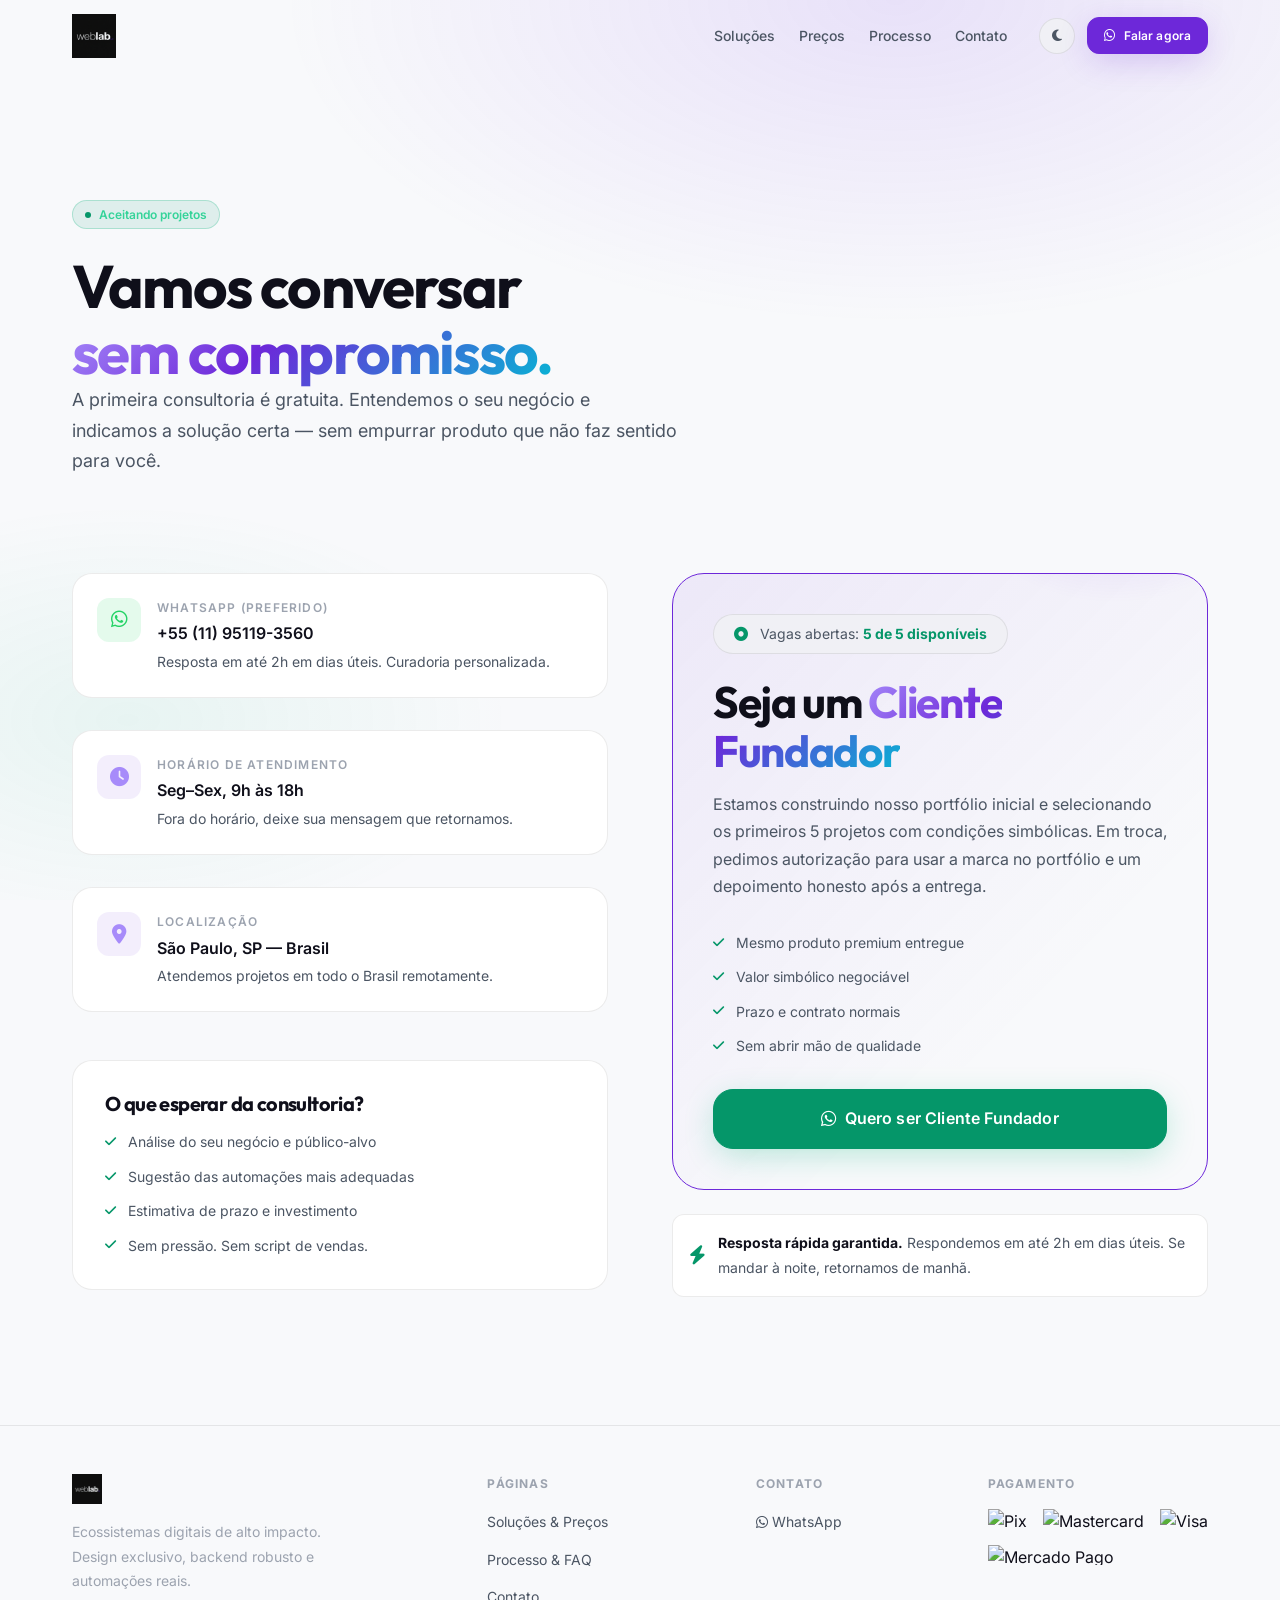
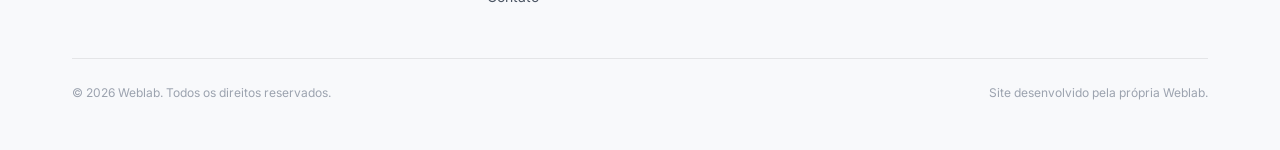
==== commit ad749963: "Trust badges adicionadas no footer" ====
--- a/contato.html
+++ b/contato.html
@@ -120,6 +120,9 @@
           <button id="theme-toggle" aria-label="Ativar modo claro" title="Alternar tema">
             <i class="fa-solid fa-sun"></i>
           </button>
+          <button id="nav-toggle" class="nav-toggle" aria-label="Menu" aria-expanded="false">
+            <i class="fa-solid fa-bars"></i>
+          </button>
           <a href="https://wa.me/5511951193560" target="_blank" rel="noopener" class="btn btn--primary btn--sm">
             <i class="fa-brands fa-whatsapp"></i> Falar agora
           </a>
@@ -127,6 +130,18 @@
       </nav>
     </div>
   </header>
+
+  <!-- MOBILE NAV OVERLAY -->
+  <div id="mobile-nav">
+    <a href="index.html" class="nav__link">Início</a>
+    <a href="servicos.html" class="nav__link">Soluções</a>
+    <a href="servicos.html#pricing" class="nav__link">Preços</a>
+    <a href="processo.html" class="nav__link">Processo</a>
+    <a href="contato.html" class="nav__link">Contato</a>
+    <a href="https://wa.me/5511951193560" target="_blank" rel="noopener" class="btn btn--primary" style="margin-top: var(--space-4); justify-content: center;">
+      <i class="fa-brands fa-whatsapp"></i> Falar no WhatsApp
+    </a>
+  </div>
 
   <main>
 
@@ -258,6 +273,15 @@
             <li><a href="https://wa.me/5511951193560" target="_blank" rel="noopener" class="footer__link"><i class="fa-brands fa-whatsapp"></i> WhatsApp</a></li>
           </ul>
         </div>
+        <div>
+          <div class="footer__col-title">Pagamento</div>
+          <div class="footer__payment">
+            <img src="assets/img/Logo_-_pix_powered_by_Banco_Central_(Brazil,_2020).png" alt="Pix" title="Pix">
+            <img src="assets/img/Mastercard_2019_logo.svg.png" alt="Mastercard" title="Mastercard">
+            <img src="assets/img/Visa_Inc._logo_(2021–present).svg.png" alt="Visa" title="Visa">
+            <img src="assets/img/Mercado_Pago.svg.png" alt="Mercado Pago" title="Mercado Pago">
+          </div>
+        </div>
       </div>
       <div class="footer__bottom">
         <span class="footer__copy">&copy; 2026 Weblab. Todos os direitos reservados.</span>
--- a/css/sections.css
+++ b/css/sections.css
@@ -101,6 +101,62 @@
     gap: var(--space-3);
   }
 
+  /* ---- MOBILE NAV ---- */
+  .nav-toggle {
+    display: none;
+    width: 36px;
+    height: 36px;
+    border-radius: var(--radius-md);
+    background: transparent;
+    border: 1px solid var(--color-border);
+    color: var(--color-text-mid);
+    align-items: center;
+    justify-content: center;
+    cursor: pointer;
+    font-size: 1.2rem;
+    transition: color var(--duration-fast), border-color var(--duration-fast);
+  }
+
+  .nav-toggle:hover {
+    color: var(--color-primary);
+    border-color: var(--color-primary);
+  }
+
+  #mobile-nav {
+    position: fixed;
+    top: 72px;
+    left: 0;
+    width: 100%;
+    background: var(--color-bg-surface);
+    border-bottom: 1px solid var(--color-border);
+    z-index: calc(var(--z-sticky) - 1);
+    transform: translateY(-100%);
+    opacity: 0;
+    visibility: hidden;
+    transition: transform var(--duration-base) var(--ease-out),
+                opacity var(--duration-base) var(--ease-out),
+                visibility var(--duration-base);
+    padding: var(--space-6) var(--space-4);
+    display: flex;
+    flex-direction: column;
+    gap: var(--space-4);
+    box-shadow: var(--shadow-md);
+  }
+
+  #header.scrolled ~ #mobile-nav { top: 60px; }
+
+  #mobile-nav.open {
+    transform: translateY(0);
+    opacity: 1;
+    visibility: visible;
+  }
+
+  #mobile-nav .nav__link {
+    font-size: var(--text-lg);
+    display: block;
+    padding-block: var(--space-2);
+  }
+
   /* ---- HERO ---- */
   #hero {
     min-height: 100dvh;
@@ -432,7 +488,7 @@
 
   .footer__inner {
     display: grid;
-    grid-template-columns: 2fr 1fr 1fr;
+    grid-template-columns: 2fr 1.2fr 1fr 1.2fr;
     gap: var(--space-12);
   }
 
@@ -465,6 +521,26 @@
   }
 
   .footer__link:hover { color: var(--color-text-high); }
+
+  .footer__payment {
+    display: flex;
+    flex-wrap: wrap;
+    gap: var(--space-4);
+    align-items: center;
+    margin-top: var(--space-2);
+  }
+
+  .footer__payment img {
+    height: 20px;
+    width: auto;
+    filter: none;
+    opacity: 1;
+    transition: transform var(--duration-base) var(--ease-out);
+  }
+
+  .footer__payment img:hover {
+    transform: translateY(-3px) scale(1.1);
+  }
 
   .footer__bottom {
     margin-top: var(--space-12);
@@ -508,6 +584,8 @@
     }
     .services__grid { grid-template-columns: 1fr; }
     .nav__links { display: none; }
+    .nav-toggle { display: flex; }
+    .header__cta .btn { display: none; } /* Oculta CTA grande no mobile (fica no menu) */
     .header__logo img { height: 32px; }
     .offer__inner { padding: var(--space-10); }
     .offer__title { font-size: var(--text-4xl); }
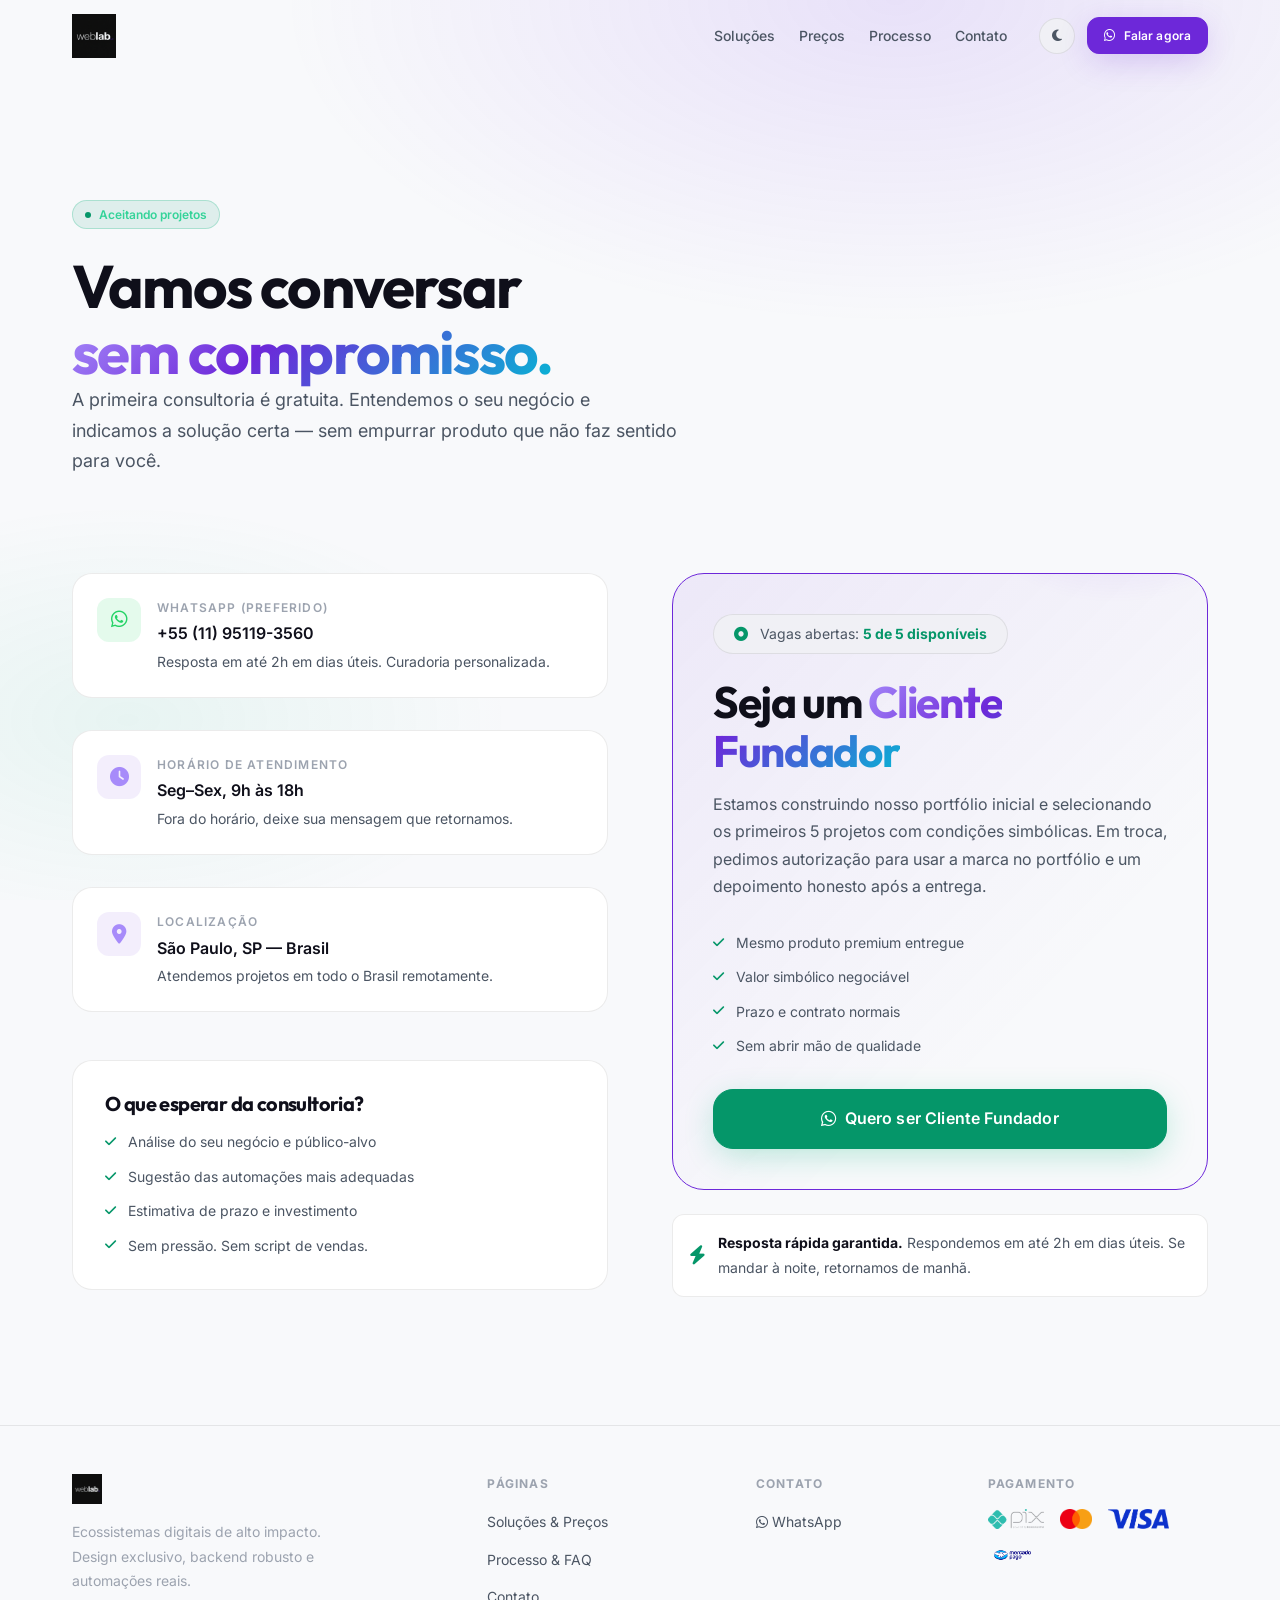
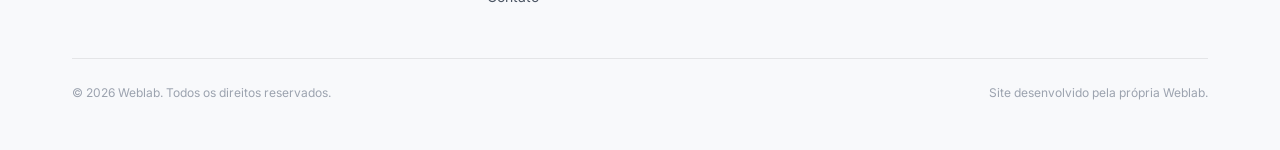
==== commit ed213379: "Referencias de imagens corrigidas" ====
--- a/contato.html
+++ b/contato.html
@@ -276,10 +276,10 @@
         <div>
           <div class="footer__col-title">Pagamento</div>
           <div class="footer__payment">
-            <img src="assets/img/Logo_-_pix_powered_by_Banco_Central_(Brazil,_2020).png" alt="Pix" title="Pix">
-            <img src="assets/img/Mastercard_2019_logo.svg.png" alt="Mastercard" title="Mastercard">
-            <img src="assets/img/Visa_Inc._logo_(2021–present).svg.png" alt="Visa" title="Visa">
-            <img src="assets/img/Mercado_Pago.svg.png" alt="Mercado Pago" title="Mercado Pago">
+            <img src="assets/badges/Logo_-_pix_powered_by_Banco_Central_(Brazil,_2020).png" alt="Pix" title="Pix">
+            <img src="assets/badges/Mastercard_2019_logo.svg.png" alt="Mastercard" title="Mastercard">
+            <img src="assets/badges/Visa_Inc._logo_(2021–present).svg.png" alt="Visa" title="Visa">
+            <img src="assets/badges/Mercado_Pago.svg.png" alt="Mercado Pago" title="Mercado Pago">
           </div>
         </div>
       </div>
